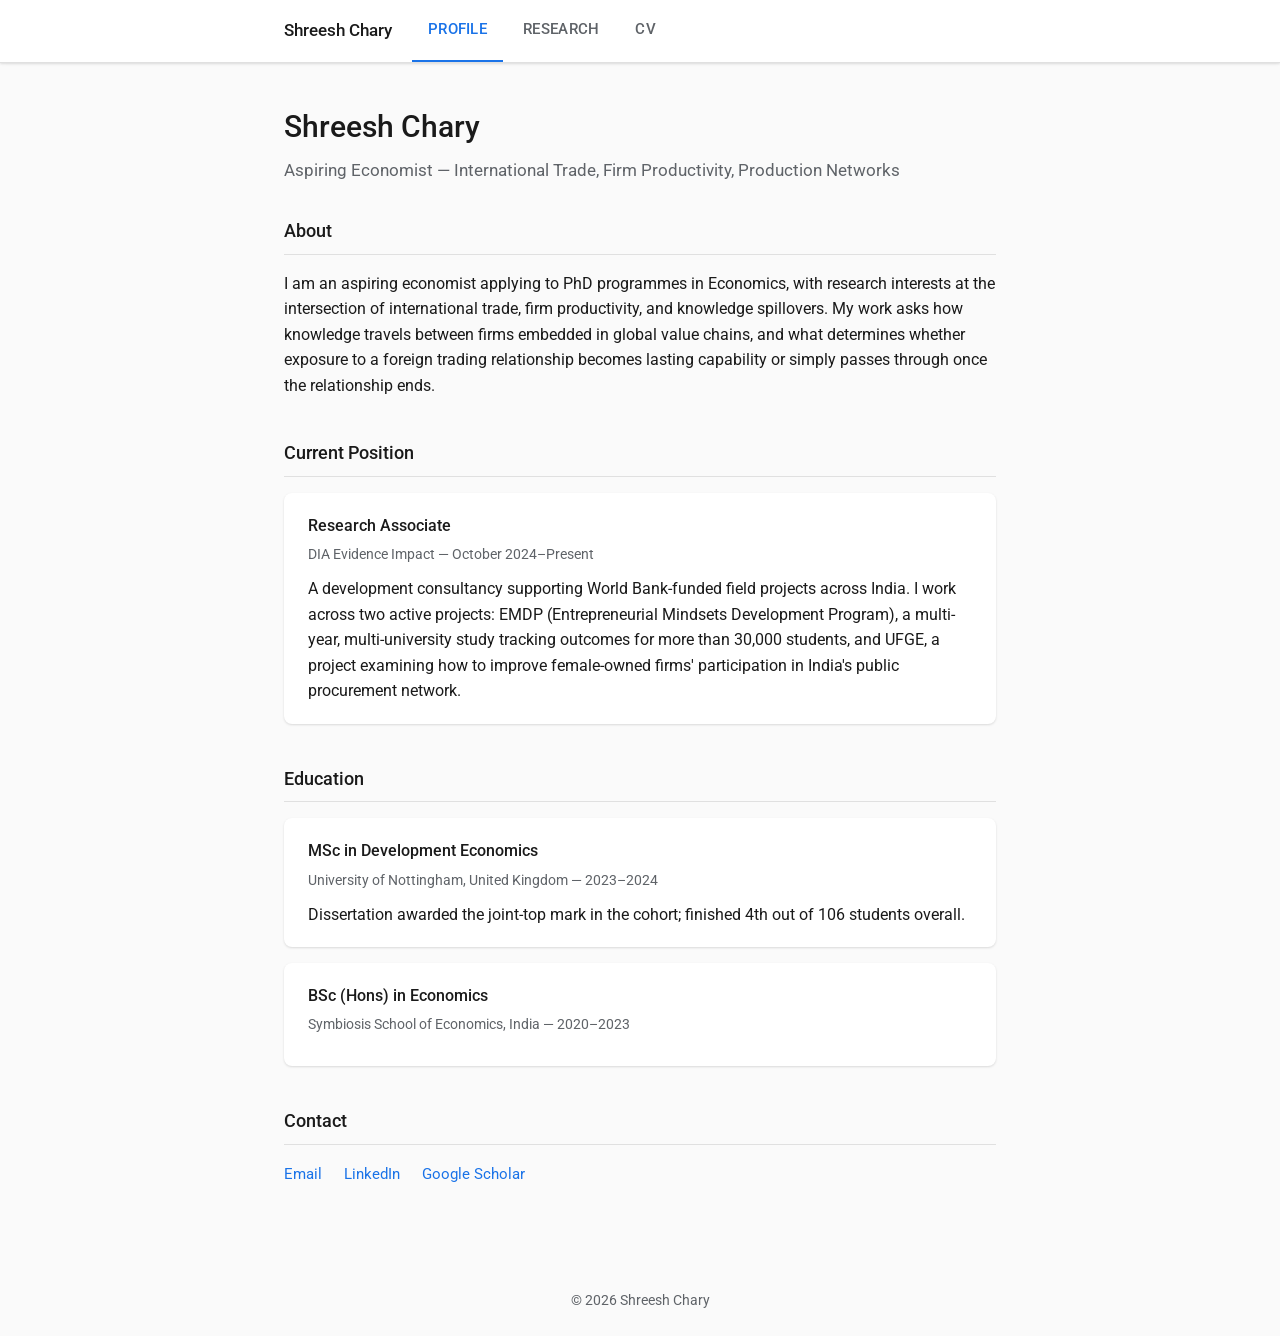
==== index.html @ 454911fb "Add files via upload" ====
<!DOCTYPE html>
<html lang="en">
<head>
<meta charset="UTF-8">
<meta name="viewport" content="width=device-width, initial-scale=1">
<title>Shreesh Chary</title>
<link rel="preconnect" href="https://fonts.googleapis.com">
<link href="https://fonts.googleapis.com/css2?family=Roboto:wght@400;500&display=swap" rel="stylesheet">
<link rel="stylesheet" href="style.css">
</head>
<body>

<nav>
  <div class="nav-inner">
    <a class="nav-brand" href="index.html">Shreesh Chary</a>
    <div class="nav-links">
      <a href="index.html" class="active">Profile</a>
      <a href="research.html">Research</a>
      <a href="cv.html">CV</a>
    </div>
  </div>
</nav>

<main>
  <h1>Shreesh Chary</h1>
  <p class="subtitle">Aspiring Economist — International Trade, Firm Productivity, Production Networks</p>

  <h2>About</h2>
  <p>
    I am an aspiring economist applying to PhD programmes in Economics, with research interests at the
    intersection of international trade, firm productivity, and knowledge spillovers. My work asks how
    knowledge travels between firms embedded in global value chains, and what determines whether exposure
    to a foreign trading relationship becomes lasting capability or simply passes through once the
    relationship ends.
  </p>

  <h2>Current Position</h2>
  <div class="card">
    <h3>Research Associate</h3>
    <p class="meta">DIA Evidence Impact — October 2024&ndash;Present</p>
    <p>
      A development consultancy supporting World Bank-funded field projects across India. I work across
      two active projects: EMDP (Entrepreneurial Mindsets Development Program), a multi-year, multi-university
      study tracking outcomes for more than 30,000 students, and UFGE, a project examining how to improve
      female-owned firms' participation in India's public procurement network.
    </p>
  </div>

  <h2>Education</h2>
  <div class="card">
    <h3>MSc in Development Economics</h3>
    <p class="meta">University of Nottingham, United Kingdom — 2023&ndash;2024</p>
    <p>Dissertation awarded the joint-top mark in the cohort; finished 4th out of 106 students overall.</p>
  </div>
  <div class="card">
    <h3>BSc (Hons) in Economics</h3>
    <p class="meta">Symbiosis School of Economics, India — 2020&ndash;2023</p>
  </div>

  <h2>Contact</h2>
  <div class="links">
    <a href="mailto:shreesh.chary@gmail.com">Email</a>
    <a href="https://www.linkedin.com/in/shreesh-chary-2765391b3/" target="_blank">LinkedIn</a>
    <a href="https://scholar.google.com/citations?user=zV1w51QAAAAJ&hl=en&oi=ao" target="_blank">Google Scholar</a>
  </div>
</main>

<footer>&copy; 2026 Shreesh Chary</footer>

</body>
</html>
---- style.css ----
:root {
  --bg: #fafafa;
  --surface: #ffffff;
  --text: #1a1a1a;
  --text-secondary: #5f6368;
  --accent: #1a73e8;
  --border: #e0e0e0;
  --shadow: 0 1px 3px rgba(0,0,0,0.08), 0 1px 2px rgba(0,0,0,0.06);
  color-scheme: light dark;
}

@media (prefers-color-scheme: dark) {
  :root {
    --bg: #121212;
    --surface: #1e1e1e;
    --text: #f1f1f1;
    --text-secondary: #a0a0a0;
    --accent: #8ab4f8;
    --border: #333333;
    --shadow: 0 1px 3px rgba(0,0,0,0.4), 0 1px 2px rgba(0,0,0,0.3);
  }
}

* { box-sizing: border-box; }

body {
  margin: 0;
  font-family: 'Roboto', 'Segoe UI', Helvetica, Arial, sans-serif;
  background: var(--bg);
  color: var(--text);
  line-height: 1.6;
}

nav {
  background: var(--surface);
  border-bottom: 1px solid var(--border);
  position: sticky;
  top: 0;
  z-index: 10;
  box-shadow: var(--shadow);
}

.nav-inner {
  max-width: 760px;
  margin: 0 auto;
  display: flex;
  align-items: center;
  padding: 0 24px;
}

.nav-brand {
  font-weight: 500;
  font-size: 1.05rem;
  padding: 16px 20px 16px 0;
  color: var(--text);
  text-decoration: none;
}

.nav-links {
  display: flex;
  gap: 4px;
}

.nav-links a {
  color: var(--text-secondary);
  text-decoration: none;
  padding: 18px 16px;
  font-size: 0.92rem;
  font-weight: 500;
  letter-spacing: 0.02em;
  text-transform: uppercase;
  border-bottom: 2px solid transparent;
  transition: color 0.15s, border-color 0.15s;
}

.nav-links a:hover {
  color: var(--accent);
}

.nav-links a.active {
  color: var(--accent);
  border-bottom-color: var(--accent);
}

main {
  max-width: 760px;
  margin: 0 auto;
  padding: 40px 24px 80px;
}

h1 {
  font-size: 1.9rem;
  font-weight: 500;
  margin: 0 0 6px;
}

.subtitle {
  color: var(--text-secondary);
  font-size: 1.05rem;
  margin: 0 0 32px;
}

h2 {
  font-size: 1.15rem;
  font-weight: 500;
  margin: 40px 0 16px;
  padding-bottom: 8px;
  border-bottom: 1px solid var(--border);
}

h2:first-of-type { margin-top: 0; }

.card {
  background: var(--surface);
  border-radius: 8px;
  box-shadow: var(--shadow);
  padding: 20px 24px;
  margin-bottom: 16px;
}

.card h3 {
  margin: 0 0 4px;
  font-size: 1.02rem;
  font-weight: 500;
}

.card .meta {
  color: var(--text-secondary);
  font-size: 0.9rem;
  margin: 0 0 10px;
}

.card p { margin: 0; }

.links a {
  color: var(--accent);
  text-decoration: none;
  margin-right: 18px;
  font-size: 0.95rem;
}

.links a:hover { text-decoration: underline; }

.tag {
  display: inline-block;
  background: rgba(26,115,232,0.1);
  color: var(--accent);
  border-radius: 4px;
  padding: 3px 10px;
  font-size: 0.8rem;
  margin: 2px 6px 2px 0;
}

footer {
  text-align: center;
  color: var(--text-secondary);
  font-size: 0.85rem;
  padding: 24px;
}

.pdf-embed {
  width: 100%;
  height: 80vh;
  border: 1px solid var(--border);
  border-radius: 8px;
  margin-top: 8px;
}

.btn {
  display: inline-block;
  background: var(--accent);
  color: #fff;
  padding: 10px 20px;
  border-radius: 6px;
  text-decoration: none;
  font-size: 0.92rem;
  font-weight: 500;
}
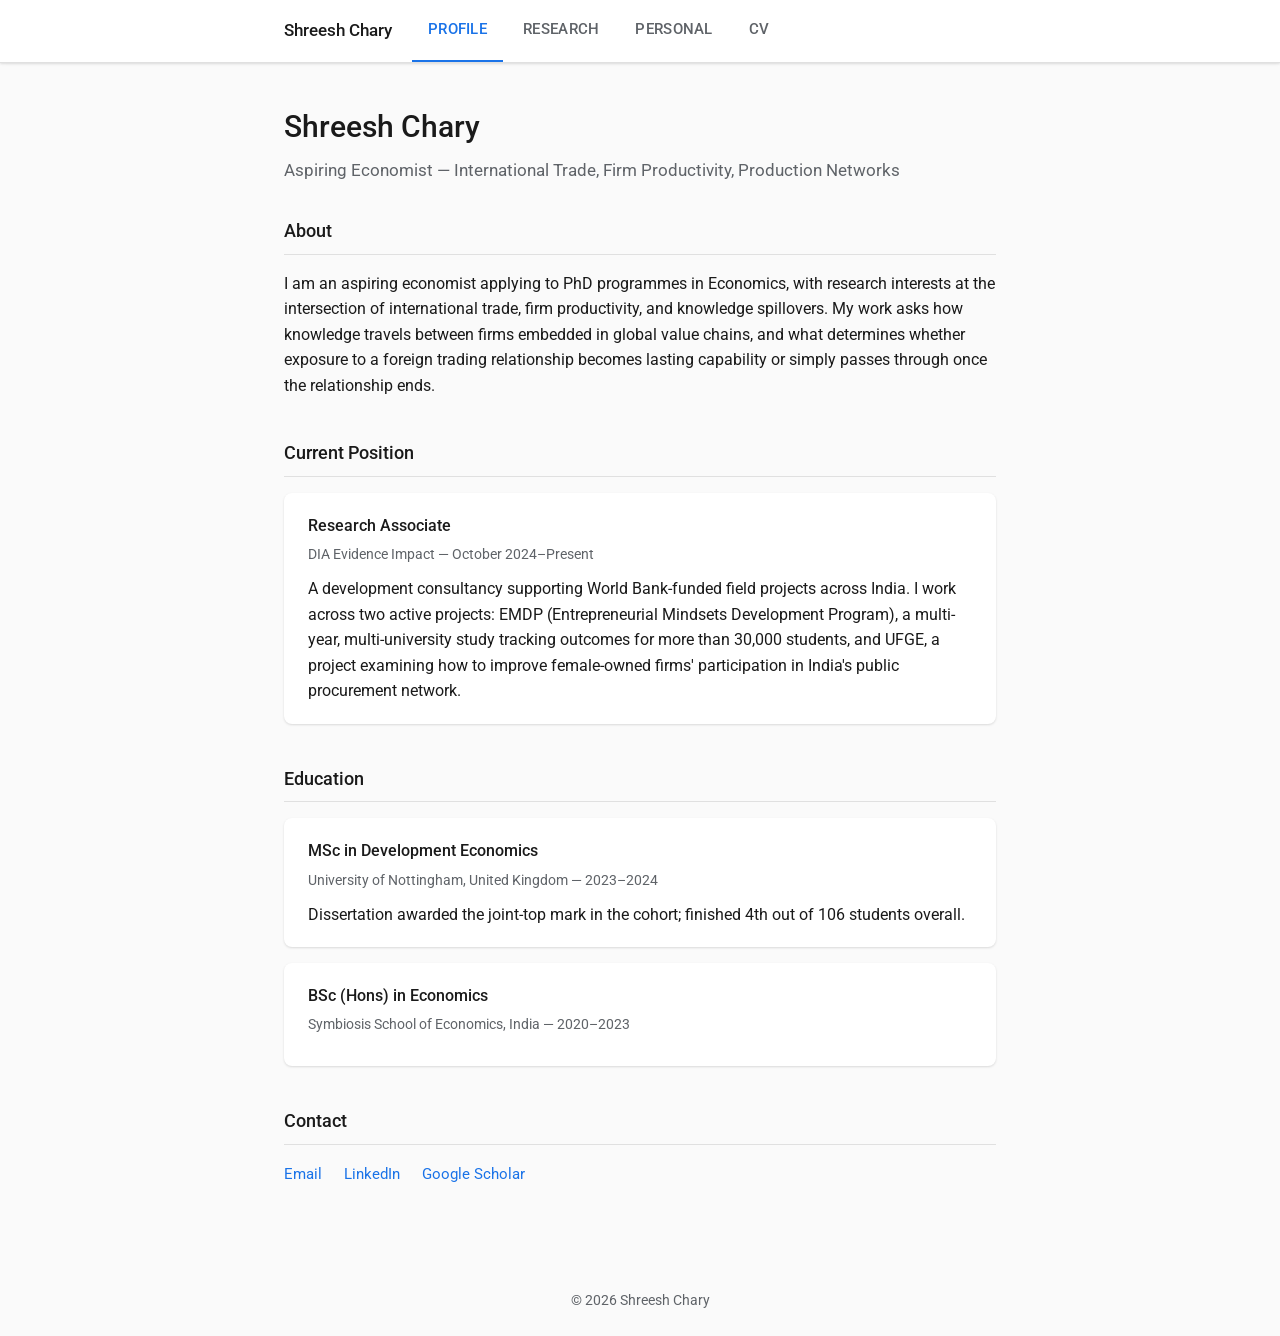
==== commit 84492c2f: "Add files via upload" ====
--- a/index.html
+++ b/index.html
@@ -16,6 +16,7 @@
     <div class="nav-links">
       <a href="index.html" class="active">Profile</a>
       <a href="research.html">Research</a>
+      <a href="personal.html">Personal</a>
       <a href="cv.html">CV</a>
     </div>
   </div>
--- a/style.css
+++ b/style.css
@@ -132,6 +132,17 @@
 
 .card p { margin: 0; }
 
+.card h3 a {
+  color: var(--text);
+  text-decoration: none;
+  border-bottom: 1px solid transparent;
+}
+
+.card h3 a:hover {
+  color: var(--accent);
+  border-bottom-color: var(--accent);
+}
+
 .links a {
   color: var(--accent);
   text-decoration: none;
@@ -166,6 +177,21 @@
   margin-top: 8px;
 }
 
+.gallery {
+  display: grid;
+  grid-template-columns: repeat(auto-fit, minmax(160px, 1fr));
+  gap: 8px;
+  margin-top: 14px;
+}
+
+.gallery img {
+  width: 100%;
+  height: 140px;
+  object-fit: cover;
+  border-radius: 6px;
+  display: block;
+}
+
 .btn {
   display: inline-block;
   background: var(--accent);
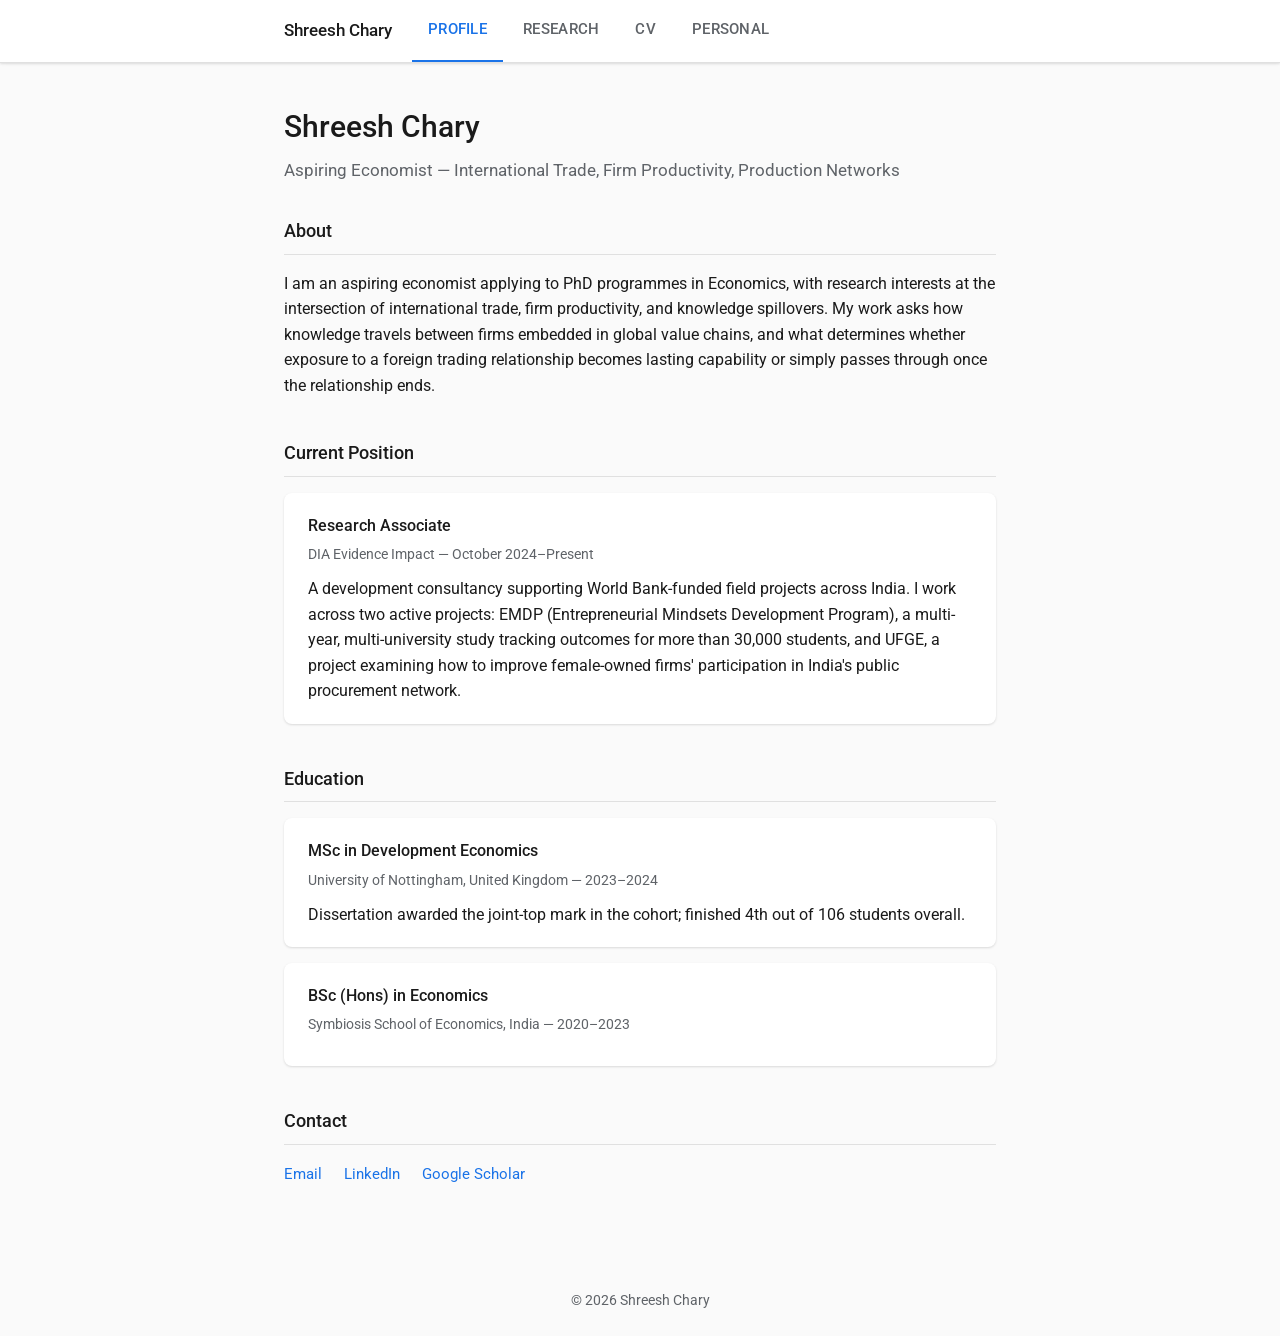
==== commit 7413dad2: "Add files via upload" ====
--- a/index.html
+++ b/index.html
@@ -16,8 +16,8 @@
     <div class="nav-links">
       <a href="index.html" class="active">Profile</a>
       <a href="research.html">Research</a>
+      <a href="cv.html">CV</a>
       <a href="personal.html">Personal</a>
-      <a href="cv.html">CV</a>
     </div>
   </div>
 </nav>
--- a/style.css
+++ b/style.css
@@ -178,18 +178,25 @@
 }
 
 .gallery {
-  display: grid;
-  grid-template-columns: repeat(auto-fit, minmax(160px, 1fr));
+  display: flex;
+  flex-wrap: wrap;
   gap: 8px;
   margin-top: 14px;
 }
 
 .gallery img {
-  width: 100%;
-  height: 140px;
-  object-fit: cover;
+  height: 260px;
+  width: auto;
+  max-width: 100%;
   border-radius: 6px;
   display: block;
+}
+
+@media (max-width: 600px) {
+  .gallery img {
+    height: auto;
+    width: 100%;
+  }
 }
 
 .btn {
